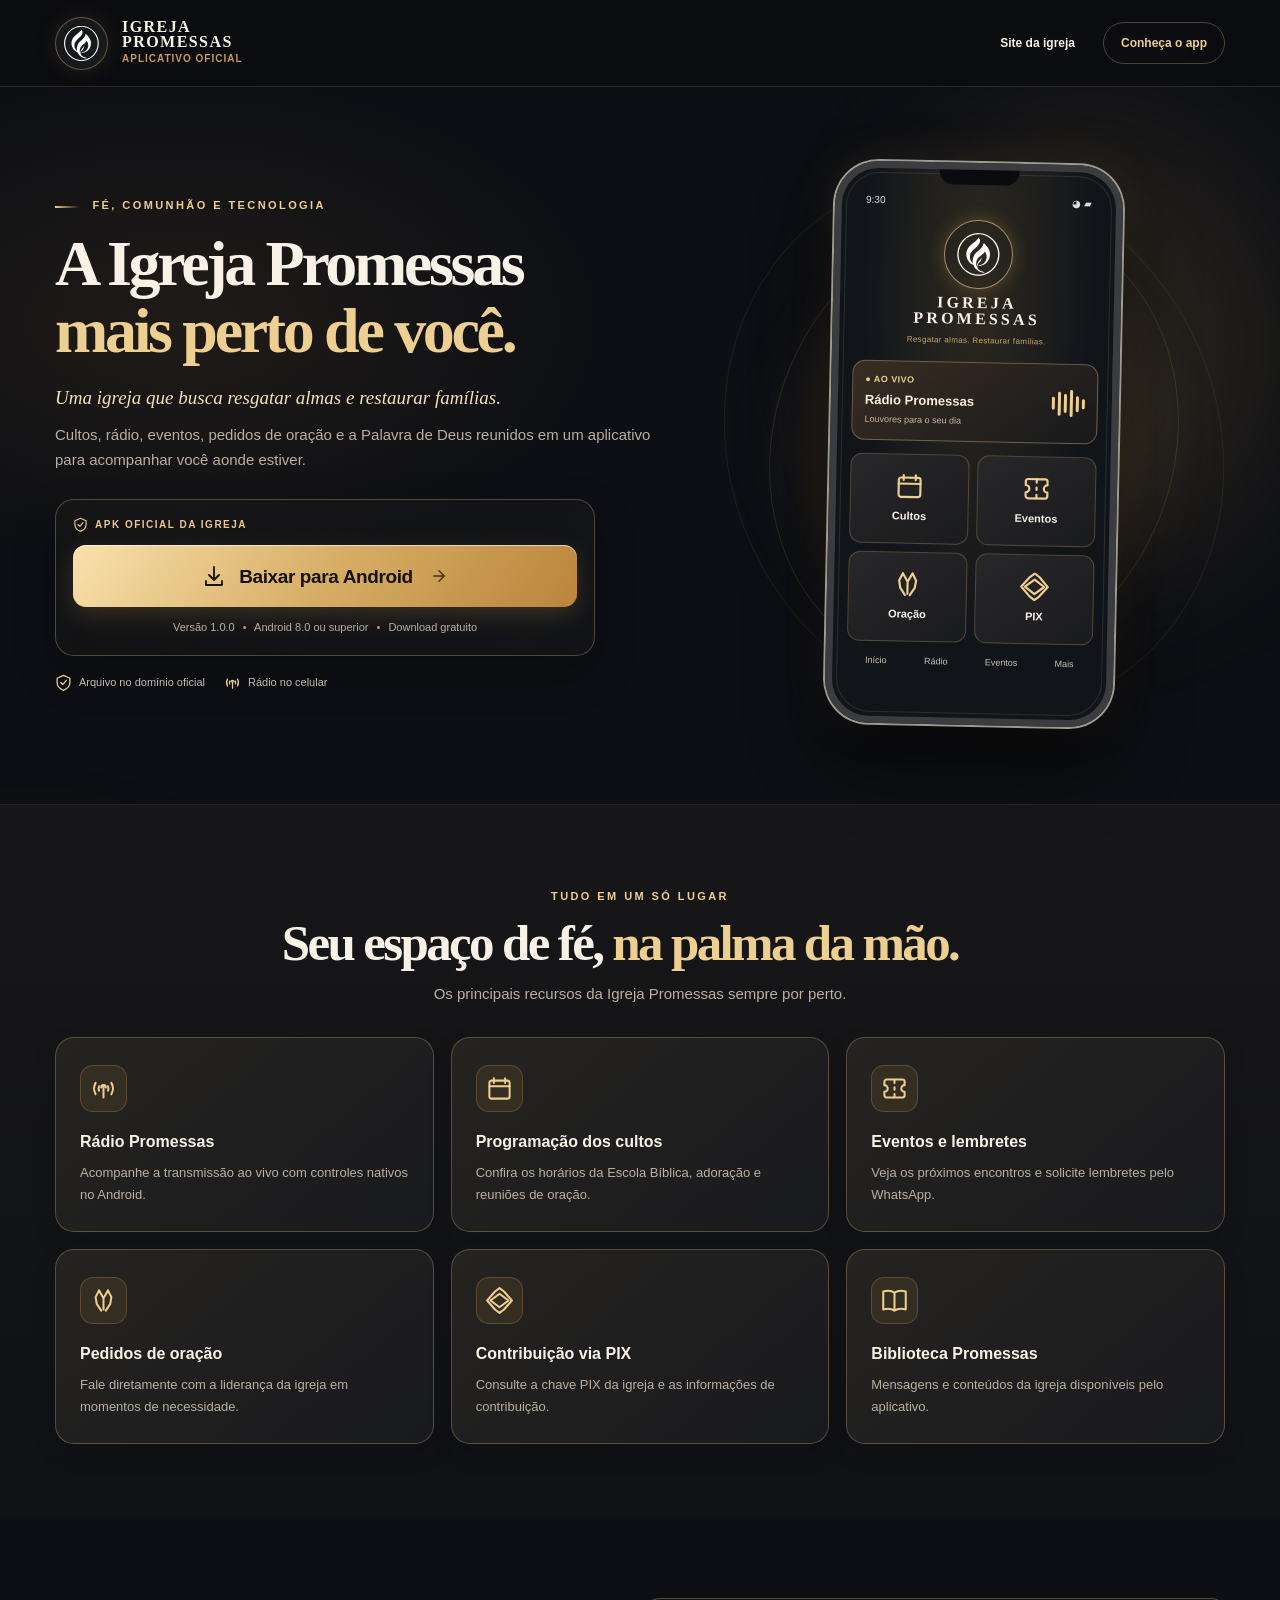
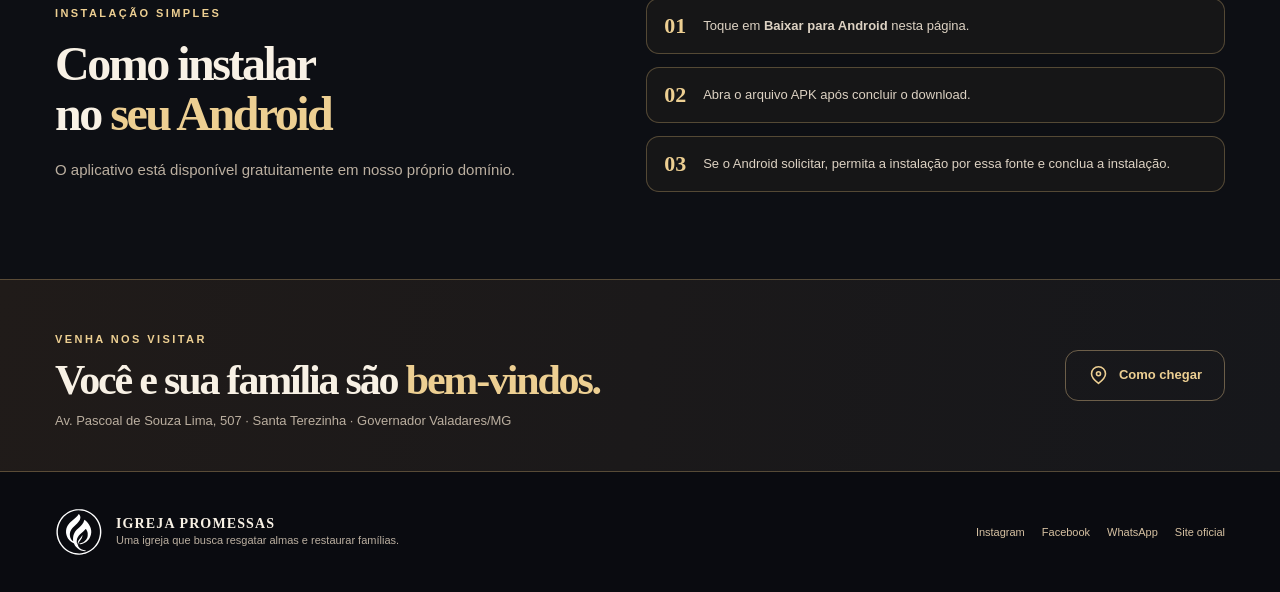
==== app/index.html @ 89f2bfd6 "Publicar pagina de download do aplicativo em /app/" ====
<!doctype html>
<html lang="pt-BR">
<head>
<meta charset="utf-8">
<meta name="viewport" content="width=device-width, initial-scale=1">
<meta name="theme-color" content="#0e1015">
<meta name="description" content="Baixe o aplicativo oficial da Igreja Promessas para Android: rádio, cultos, eventos, oração, PIX e mensagens.">
<meta property="og:title" content="Aplicativo Oficial | Igreja Promessas">
<meta property="og:description" content="Rádio, programação dos cultos, eventos, oração e mensagens da Igreja Promessas em seu celular.">
<meta property="og:type" content="website">
<link rel="canonical" href="https://igrejapromessas.site/app/">
<link rel="icon" href="/logo-promessas.svg" type="image/svg+xml">
<link rel="stylesheet" href="estilo.css?v=20261108a1">
<title>Baixar Aplicativo Android | Igreja Promessas</title>
</head>
<body>
<svg xmlns="http://www.w3.org/2000/svg" aria-hidden="true" class="symbols" viewBox="0 0 24 24">
<symbol id="i-radio" viewBox="0 0 24 24"><path d="M5 17a10 10 0 0 1 0-10m14 10a10 10 0 0 0 0-10M8 14a6 6 0 0 1 0-4m8 4a6 6 0 0 0 0-4m-4 1v9m-2-9a2 2 0 1 1 4 0"/></symbol>
<symbol id="i-calendar" viewBox="0 0 24 24"><rect x="3" y="5" width="18" height="16" rx="2"/><path d="M7 3v4M17 3v4M3 10h18m5 5 2 2 4-4"/></symbol>
<symbol id="i-event" viewBox="0 0 24 24"><path d="M5 4h14a2 2 0 0 1 2 2v3a3 3 0 0 0 0 6v3a2 2 0 0 1-2 2H5a2 2 0 0 1-2-2v-3a3 3 0 0 0 0-6V6a2 2 0 0 1 2-2zM12 4v3m0 4v2m0 4v3"/></symbol>
<symbol id="i-pray" viewBox="0 0 24 24"><path d="m8 3 4 7 4-7m-8 0-3 6 1 6 4 6m6-18 3 6-1 6-4 6M12 10v10"/></symbol>
<symbol id="i-pix" viewBox="0 0 24 24"><path d="m8 4 4-3 4 3 7 8-7 8-4 3-4-3-7-8zm-4 8 8 6 8-6-8-6z"/></symbol>
<symbol id="i-book" viewBox="0 0 24 24"><path d="M12 5c-3-2-6-2-10-1v16c4-1 7-1 10 1m0-16c3-2 6-2 10-1v16c-4-1-7-1-10 1zm0 0v16"/></symbol>
<symbol id="i-download" viewBox="0 0 24 24"><path d="M12 3v13m-5-5 5 5 5-5M4 17v4h16v-4"/></symbol>
<symbol id="i-shield" viewBox="0 0 24 24"><path d="m12 2 9 4v6c0 6-4 9-9 11C7 21 3 18 3 12V6zM8 12l3 3 5-6"/></symbol>
<symbol id="i-pin" viewBox="0 0 24 24"><path d="M20 10c0 5-8 11-8 11S4 15 4 10a8 8 0 0 1 16 0z"/><circle cx="12" cy="10" r="2.3"/></symbol>
<symbol id="i-arrow" viewBox="0 0 24 24"><path d="M5 12h14m-7-7 7 7-7 7"/></symbol>
</svg>
<div class="ambient ambient-one" aria-hidden="true"></div>
<div class="ambient ambient-two" aria-hidden="true"></div>
<header class="site-header"><div class="container header-inner">
  <a class="brand" href="/" aria-label="Voltar ao site da Igreja Promessas"><span class="brand-icon"><img src="/logo-promessas.svg" alt=""></span><span class="brand-text"><strong>IGREJA<br>PROMESSAS</strong><small>Aplicativo oficial</small></span></a>
  <nav aria-label="Navegação principal"><a class="header-link" href="/">Site da igreja</a><a class="header-link header-highlight" href="#recursos">Conheça o app</a></nav>
</div></header>
<main>
<section class="hero container" aria-labelledby="hero-title">
  <div class="hero-copy">
    <div class="eyebrow"><span class="eyebrow-line"></span> FÉ, COMUNHÃO E TECNOLOGIA</div>
    <h1 id="hero-title">A Igreja Promessas <em>mais perto de você.</em></h1>
    <p class="tagline">Uma igreja que busca resgatar almas e restaurar famílias.</p>
    <p class="hero-desc">Cultos, rádio, eventos, pedidos de oração e a Palavra de Deus reunidos em um aplicativo para acompanhar você aonde estiver.</p>
    <div class="download-box" id="baixar">
      <span class="official"><svg class="icon" aria-hidden="true"><use href="#i-shield"/></svg> APK OFICIAL DA IGREJA</span>
      <a class="cta" id="apk" href="/downloads/Igreja-Promessas-Android-v1.0.0.apk" download="Igreja-Promessas-Android-v1.0.0.apk"><svg class="icon" aria-hidden="true"><use href="#i-download"/></svg><span>Baixar para Android</span><svg class="icon end" aria-hidden="true"><use href="#i-arrow"/></svg></a>
      <p class="download-meta">Versão 1.0.0 <span aria-hidden="true">•</span> Android 8.0 ou superior <span aria-hidden="true">•</span> Download gratuito</p>
    </div>
    <div class="trust-row"><span><svg class="icon" aria-hidden="true"><use href="#i-shield"/></svg> Arquivo no domínio oficial</span><span><svg class="icon" aria-hidden="true"><use href="#i-radio"/></svg> Rádio no celular</span></div>
  </div>
  <div class="phone-stage">
    <div class="orbit orbit-a" aria-hidden="true"></div><div class="orbit orbit-b" aria-hidden="true"></div>
    <div class="phone" role="img" aria-label="Prévia ilustrativa do aplicativo Igreja Promessas com recursos de rádio, cultos, eventos e PIX">
      <div class="phone-camera" aria-hidden="true"></div>
      <div class="phone-status"><span>9:30</span><span>◕ ▰</span></div>
      <div class="phone-logo"><span class="phone-mark"><img src="/logo-promessas.svg" alt=""></span><strong>IGREJA<br>PROMESSAS</strong></div>
      <div class="phone-slogan">Resgatar almas. Restaurar famílias.</div>
      <div class="phone-radiobox"><div><small>● AO VIVO</small><strong>Rádio Promessas</strong><span>Louvores para o seu dia</span></div><div class="audio-waves" aria-hidden="true"><i></i><i></i><i></i><i></i><i></i><i></i></div></div>
      <div class="phone-tiles">
        <div><svg class="icon" aria-hidden="true"><use href="#i-calendar"/></svg><span>Cultos</span></div>
        <div><svg class="icon" aria-hidden="true"><use href="#i-event"/></svg><span>Eventos</span></div>
        <div><svg class="icon" aria-hidden="true"><use href="#i-pray"/></svg><span>Oração</span></div>
        <div><svg class="icon" aria-hidden="true"><use href="#i-pix"/></svg><span>PIX</span></div>
      </div>
      <div class="phone-bottom"><span>Início</span><span>Rádio</span><span>Eventos</span><span>Mais</span></div>
    </div>
  </div>
</section>
<section class="resources-section" id="recursos"><div class="container">
  <div class="center-heading"><p class="eyebrow">TUDO EM UM SÓ LUGAR</p><h2>Seu espaço de fé, <em>na palma da mão.</em></h2><p>Os principais recursos da Igreja Promessas sempre por perto.</p></div>
  <div class="features">
    <article class="feature"><span class="feature-icon"><svg class="icon"><use href="#i-radio"/></svg></span><h3>Rádio Promessas</h3><p>Acompanhe a transmissão ao vivo com controles nativos no Android.</p></article>
    <article class="feature"><span class="feature-icon"><svg class="icon"><use href="#i-calendar"/></svg></span><h3>Programação dos cultos</h3><p>Confira os horários da Escola Bíblica, adoração e reuniões de oração.</p></article>
    <article class="feature"><span class="feature-icon"><svg class="icon"><use href="#i-event"/></svg></span><h3>Eventos e lembretes</h3><p>Veja os próximos encontros e solicite lembretes pelo WhatsApp.</p></article>
    <article class="feature"><span class="feature-icon"><svg class="icon"><use href="#i-pray"/></svg></span><h3>Pedidos de oração</h3><p>Fale diretamente com a liderança da igreja em momentos de necessidade.</p></article>
    <article class="feature"><span class="feature-icon"><svg class="icon"><use href="#i-pix"/></svg></span><h3>Contribuição via PIX</h3><p>Consulte a chave PIX da igreja e as informações de contribuição.</p></article>
    <article class="feature"><span class="feature-icon"><svg class="icon"><use href="#i-book"/></svg></span><h3>Biblioteca Promessas</h3><p>Mensagens e conteúdos da igreja disponíveis pelo aplicativo.</p></article>
  </div>
</div></section>
<section class="steps container" aria-labelledby="instalar-titulo">
  <div class="steps-copy"><p class="eyebrow">INSTALAÇÃO SIMPLES</p><h2 id="instalar-titulo">Como instalar no <em>seu Android</em></h2><p>O aplicativo está disponível gratuitamente em nosso próprio domínio.</p></div>
  <ol class="step-list"><li><strong>01</strong><span>Toque em <b>Baixar para Android</b> nesta página.</span></li><li><strong>02</strong><span>Abra o arquivo APK após concluir o download.</span></li><li><strong>03</strong><span>Se o Android solicitar, permita a instalação por essa fonte e conclua a instalação.</span></li></ol>
</section>
<section class="invitation"><div class="container invitation-inner"><div><p class="eyebrow">VENHA NOS VISITAR</p><h2>Você e sua família são <em>bem-vindos.</em></h2><p>Av. Pascoal de Souza Lima, 507 · Santa Terezinha · Governador Valadares/MG</p></div><a class="outline-link" href="https://www.google.com/maps/dir/?api=1&destination=Av.%20Pascoal%20de%20Souza%20Lima%2C%20507%2C%20Santa%20Terezinha%2C%20Governador%20Valadares%2C%20MG" target="_blank" rel="noopener noreferrer"><svg class="icon"><use href="#i-pin"/></svg> Como chegar</a></div></section>
</main>
<footer><div class="container footer"><div class="footer-identity"><img src="/logo-promessas.svg" alt=""><div><strong>IGREJA PROMESSAS</strong><span>Uma igreja que busca resgatar almas e restaurar famílias.</span></div></div><div class="footer-links"><a href="https://www.instagram.com/promessasgv/" target="_blank" rel="noopener noreferrer">Instagram</a><a href="https://www.facebook.com/iemp.promessas/" target="_blank" rel="noopener noreferrer">Facebook</a><a href="https://wa.me/5533999215827" target="_blank" rel="noopener noreferrer">WhatsApp</a><a href="/">Site oficial</a></div></div></footer>
</body></html>
---- app/estilo.css ----
:root{--bg:#0d0f14;--bg2:#17181d;--panel:#211e1d;--gold:#edcf92;--gold2:#c99a57;--line:#d2af7554;--white:#f8f1e5;--muted:#bbafa0;--max:1170px}
*{box-sizing:border-box}
html{scroll-behavior:smooth;scroll-padding-top:85px}
body{margin:0;background:var(--bg);color:var(--white);font:15px/1.55 -apple-system,BlinkMacSystemFont,"Segoe UI",Arial,sans-serif;overflow-x:hidden}
body::before{content:"";position:absolute;top:40px;left:-24%;width:76%;height:560px;background:radial-gradient(ellipse,rgba(158,109,50,.13),transparent 63%);pointer-events:none}
a{text-decoration:none;color:inherit}
img{max-width:100%;display:block}
.symbols{position:absolute;width:0;height:0;overflow:hidden}
.icon{width:21px;height:21px;fill:none;stroke:currentColor;stroke-linecap:round;stroke-linejoin:round;stroke-width:1.8;flex:none}
.container{width:min(var(--max),calc(100% - 48px));margin-inline:auto}
.ambient{position:absolute;pointer-events:none;filter:blur(75px);border-radius:50%;z-index:-1}
.ambient-one{height:440px;width:380px;background:#d2a16121;right:0;top:125px}
.ambient-two{height:240px;width:300px;background:#a675371c;left:-120px;top:900px}
.site-header{background:rgba(12,13,17,.88);border-bottom:1px solid #e1c08c26;backdrop-filter:blur(16px);position:sticky;top:0;z-index:20}
.header-inner{height:86px;display:flex;align-items:center;justify-content:space-between;gap:22px}
.brand{display:flex;gap:14px;align-items:center}
.brand-icon{width:53px;height:53px;padding:7px;display:grid;place-items:center;border-radius:50%;border:1px solid #d4ad7365;box-shadow:0 0 22px #b9894826;background:#18191b}
.brand-icon img{width:100%;height:100%;object-fit:contain}
.brand-text{display:flex;flex-direction:column;gap:1px}
.brand-text strong{font:700 16px/.95 Georgia,serif;letter-spacing:.09em}
.brand-text small{font:600 10px/1.7 Arial,sans-serif;color:var(--gold2);letter-spacing:.1em;text-transform:uppercase}
nav{display:flex;align-items:center;gap:28px;font-size:12px;font-weight:700}
.header-link{transition:color .2s}
.header-link:hover{color:var(--gold)}
.header-highlight{border:1px solid var(--line);border-radius:30px;padding:11px 17px;color:var(--gold)}
.hero{min-height:625px;padding-block:62px 65px;display:grid;grid-template-columns:minmax(0,1.12fr) minmax(330px,.88fr);gap:30px;align-items:center;position:relative}
.eyebrow{font-size:11px;font-weight:850;letter-spacing:.22em;color:var(--gold);text-transform:uppercase}
.eyebrow-line{display:inline-block;width:24px;height:2px;background:linear-gradient(90deg,var(--gold),transparent);vertical-align:middle;margin-right:8px}
.hero h1,.center-heading h2,.steps h2,.invitation h2{font:700 clamp(45px,5vw,72px)/1.035 Georgia,serif;letter-spacing:-.052em;margin:17px 0 20px;max-width:720px;text-wrap:balance}
.hero h1 em,.center-heading em,.steps h2 em,.invitation h2 em{font-style:normal;color:var(--gold)}
.hero h1{max-width:740px}
.tagline{font:italic 19px/1.45 Georgia,serif;color:#f4e0ba;margin:0 0 12px}
.hero-desc{color:var(--muted);max-width:600px;font-size:15px;line-height:1.65;margin:0}
.download-box{margin-top:26px;padding:17px;border:1px solid #dbb47654;background:linear-gradient(120deg,#342a2026,#17191b80);border-radius:19px;max-width:540px;box-shadow:0 17px 40px #0004}
.official{display:flex;align-items:center;gap:7px;color:#e9c78f;font-size:10px;font-weight:850;letter-spacing:.15em;margin-bottom:13px}
.official .icon{height:15px;width:15px}
.cta{min-height:62px;display:flex;align-items:center;justify-content:center;gap:13px;border-radius:13px;background:linear-gradient(125deg,#f9e1ac,#d6ac64 52%,#bb843c);color:#15110b;font-size:19px;font-weight:900;letter-spacing:-.02em;box-shadow:0 8px 25px #e7ae5a30,inset 0 1px #fff9;transition:transform .22s ease,filter .22s ease}
.cta:hover{transform:translateY(-2px);filter:brightness(1.06)}
.cta .icon{width:24px;height:24px}
.cta .end{width:18px;height:18px;opacity:.75;margin-left:4px}
.download-meta{color:var(--muted);font-size:11px;margin:12px 0 1px;text-align:center}
.download-meta span{color:var(--gold2);margin:0 5px}
.trust-row{display:flex;gap:19px;flex-wrap:wrap;color:#c9bba9;font-size:11px;margin-top:18px}
.trust-row span{display:flex;align-items:center;gap:7px}
.trust-row .icon{height:17px;width:17px;color:var(--gold)}
.phone-stage{height:590px;display:flex;align-items:center;justify-content:center;position:relative}
.phone-stage::before{content:"";position:absolute;inset:10% 0;background:radial-gradient(ellipse at center,#ddaf6742,transparent 61%);filter:blur(26px);pointer-events:none}
.orbit{position:absolute;border:1px solid #f4c67521;border-radius:50%;transform:rotate(22deg);pointer-events:none}
.orbit-a{height:465px;width:400px}
.orbit-b{height:550px;width:490px;transform:rotate(-24deg);border-color:#b7823b1f}
.phone{position:relative;height:562px;width:288px;padding:24px 14px 17px;border:7px solid #3b3c3f;border-radius:44px;background:radial-gradient(ellipse at 50% 20%,#2e291f,#11151a 60%);box-shadow:0 0 0 2px #9d9a8e,0 32px 70px #000a,0 0 45px #d29c4a21;overflow:hidden;transform:rotate(1.2deg);z-index:1}
.phone::before{content:"";position:absolute;inset:4px;border-radius:34px;border:1px solid #f6d39820;pointer-events:none}
.phone-camera{height:15px;width:80px;border-radius:0 0 14px 14px;background:#090b0f;position:absolute;top:0;left:calc(50% - 40px)}
.phone-status{display:flex;justify-content:space-between;font-size:10px;padding:0 10px;color:#fff;opacity:.85}
.phone-logo{display:flex;align-items:center;flex-direction:column;gap:6px;margin:10px 0 4px}
.phone-mark{height:69px;width:69px;border:1px solid #edcf92a3;border-radius:50%;padding:11px;box-shadow:0 0 18px #ddae5844}
.phone-mark img{width:100%;height:100%;object-fit:contain}
.phone-logo strong{font:700 16px/1 Georgia,serif;letter-spacing:.2em;text-align:center;color:var(--white)}
.phone-slogan{text-align:center;color:#c8a96c;font-size:8px;letter-spacing:.04em;margin:8px 0 15px}
.phone-radiobox{padding:12px;border-radius:13px;border:1px solid #dcb67966;background:linear-gradient(145deg,#382d22,#18191c);display:flex;align-items:center;justify-content:space-between;gap:7px}
.phone-radiobox>div:first-child{display:flex;flex-direction:column}
.phone-radiobox small{color:var(--gold);font-size:9px;font-weight:900;letter-spacing:.05em}
.phone-radiobox strong{font-size:13px;margin:3px 0;color:#f9eddb}
.phone-radiobox span{font-size:9px;color:#c7b5a2}
.audio-waves{display:flex;align-items:center;gap:3px;height:32px}
.audio-waves i{width:3px;height:13px;background:var(--gold);border-radius:8px;animation:equalize 1s ease-in-out infinite alternate}
.audio-waves i:nth-child(2){animation-delay:.3s;height:24px}
.audio-waves i:nth-child(3){animation-delay:.5s;height:19px}
.audio-waves i:nth-child(4){animation-delay:.2s;height:27px}
.audio-waves i:nth-child(5){animation-delay:.6s;height:16px}
.audio-waves i:nth-child(6){animation-delay:.4s;height:10px}
@keyframes equalize{from{transform:scaleY(.4)}to{transform:scaleY(1.2)}}
.phone-tiles{display:grid;grid-template-columns:1fr 1fr;gap:8px;margin-top:13px}
.phone-tiles>div{height:90px;display:flex;align-items:center;justify-content:center;gap:7px;flex-direction:column;border:1px solid #d0ac6647;border-radius:12px;background:linear-gradient(145deg,#28272a,#1a1b1e)}
.phone-tiles .icon{height:29px;width:29px;color:var(--gold)}
.phone-tiles span{font-size:11px;font-weight:650}
.phone-bottom{display:flex;justify-content:space-around;color:#ccc1b1;font-size:9px;padding-top:13px}
.resources-section{border-top:1px solid #c99e6021;background:linear-gradient(180deg,#171719,#101115);padding:72px 0 75px}
.center-heading{text-align:center;max-width:760px;margin:0 auto 32px}
.center-heading h2{font-size:clamp(36px,4vw,51px);margin:12px 0}
.center-heading>p:last-child{color:var(--muted);margin:0}
.features{display:grid;grid-template-columns:repeat(3,minmax(0,1fr));gap:17px}
.feature{padding:27px 24px 25px;border:1px solid var(--line);background:linear-gradient(140deg,#252320,#191a1e);border-radius:19px;box-shadow:0 10px 24px #0002;transition:transform .2s ease,border-color .2s ease}
.feature:hover{transform:translateY(-3px);border-color:#deb97985}
.feature-icon{display:grid;place-items:center;border:1px solid #b68c4c50;background:#9d743025;color:var(--gold);height:47px;width:47px;border-radius:13px;margin-bottom:18px}
.feature-icon .icon{width:27px;height:27px}
.feature h3{font-size:16px;color:var(--white);margin:0 0 7px}
.feature p{margin:0;color:var(--muted);font-size:13px;line-height:1.7}
.steps{display:grid;grid-template-columns:1fr 1.1fr;gap:65px;align-items:center;padding-block:75px 82px}
.steps h2{font-size:clamp(34px,4vw,48px)}
.steps-copy>p:last-child{color:var(--muted)}
.step-list{list-style:none;margin:0;padding:0;display:grid;gap:13px}
.step-list li{display:flex;gap:17px;align-items:center;border:1px solid var(--line);border-radius:13px;padding:14px 17px;background:#221f1c7d;color:#ddd2c3}
.step-list strong{font:700 22px Georgia,serif;color:var(--gold)}
.step-list span{font-size:13px}
.invitation{background:linear-gradient(100deg,#201b19,#16171b);border-block:1px solid var(--line)}
.invitation-inner{display:flex;justify-content:space-between;gap:30px;align-items:center;padding-block:40px}
.invitation h2{font-size:clamp(30px,3.5vw,42px);margin:9px 0}
.invitation p:not(.eyebrow){color:var(--muted);margin:0;font-size:13px}
.outline-link{display:flex;align-items:center;gap:10px;white-space:nowrap;border:1px solid #dabb866f;border-radius:13px;padding:14px 22px;color:var(--gold);font-size:13px;font-weight:750}
footer{background:#0a0b10}
.footer{min-height:120px;display:flex;align-items:center;justify-content:space-between;gap:25px}
.footer-identity{display:flex;align-items:center;gap:13px}
.footer-identity img{width:48px;height:48px}
.footer-identity>div{display:flex;flex-direction:column}
.footer-identity strong{font:700 14px Georgia,serif;letter-spacing:.08em}
.footer-identity span{font-size:11px;color:var(--muted)}
.footer-links{display:flex;flex-wrap:wrap;gap:17px;color:#d6c1a2;font-size:11px}
.footer-links a:hover{color:#fff}
:focus-visible{outline:2px solid var(--gold);outline-offset:4px}
@media(max-width:980px){.hero{grid-template-columns:1fr 350px;gap:8px}.hero h1{font-size:clamp(42px,5vw,60px)}.phone-stage{transform:scale(.85);margin-inline:-15px}.features{grid-template-columns:repeat(2,minmax(0,1fr))}.steps{gap:30px}}
@media(max-width:740px){
 .container{width:min(var(--max),calc(100% - 34px))}
 .header-inner{height:70px}.brand-icon{height:44px;width:44px}.brand-text strong{font-size:13px}.header-link:not(.header-highlight){display:none}.header-highlight{font-size:11px;padding:9px 12px}
 .hero{padding:44px 0 28px;grid-template-columns:minmax(0,1fr);gap:15px}
 .hero h1{font-size:clamp(40px,10vw,61px)}.tagline{font-size:17px}.hero-desc{font-size:14px}
 .phone-stage{height:535px;transform:scale(.89);transform-origin:center center;margin-top:-10px;margin-bottom:-32px}
 .phone{transform:rotate(0)}
 .resources-section{padding-block:51px}.features{grid-template-columns:1fr;gap:11px}.feature{padding:20px}
 .center-heading h2{font-size:36px}
 .steps{display:block;padding-block:56px}.steps-copy{margin-bottom:24px}
 .invitation-inner{display:block;padding-block:32px}.outline-link{display:inline-flex;margin-top:22px}
 .footer{padding-block:28px;display:block}.footer-links{margin-top:18px}
}
@media(max-width:380px){.hero h1{font-size:39px}.cta{font-size:16px}.phone-stage{transform:scale(.8);margin-bottom:-65px}.download-meta{font-size:10px}}
@media(prefers-reduced-motion:reduce){*,*::before,*::after{animation:none!important;transition:none!important;scroll-behavior:auto!important}}
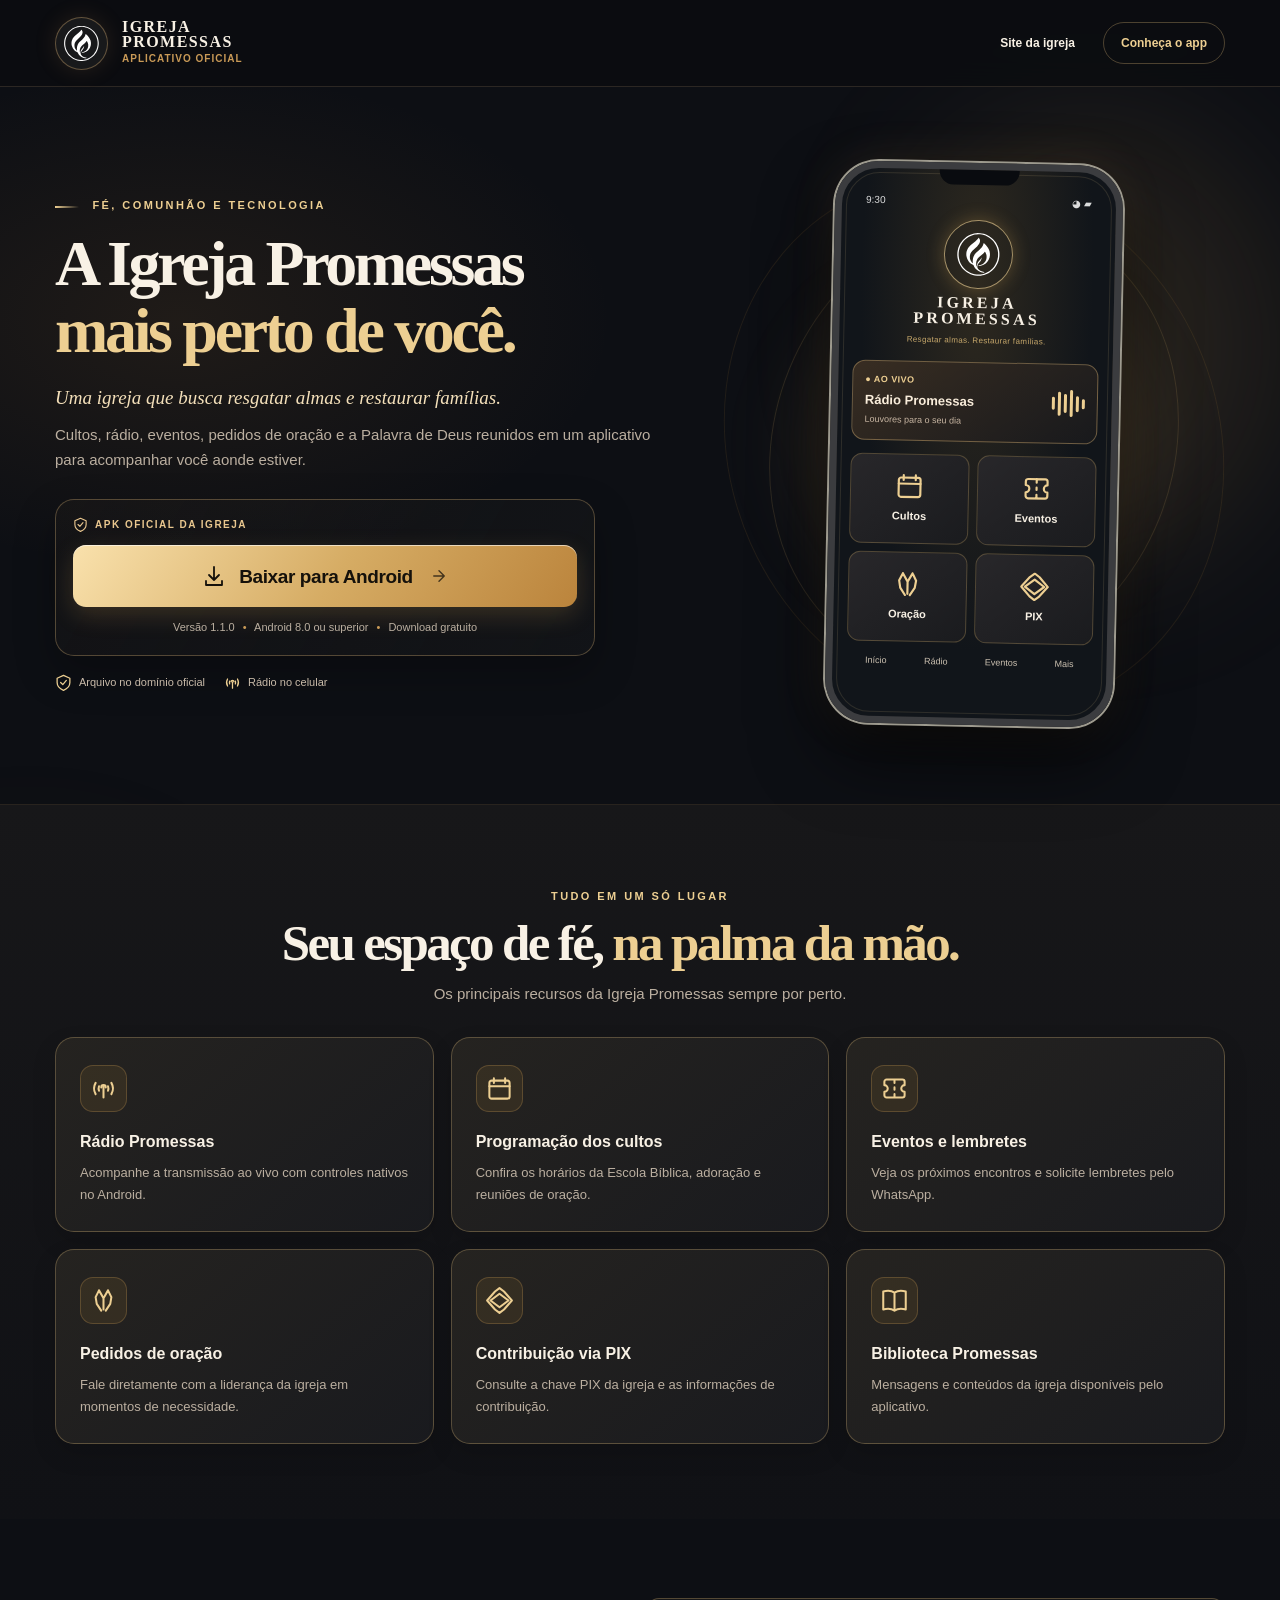
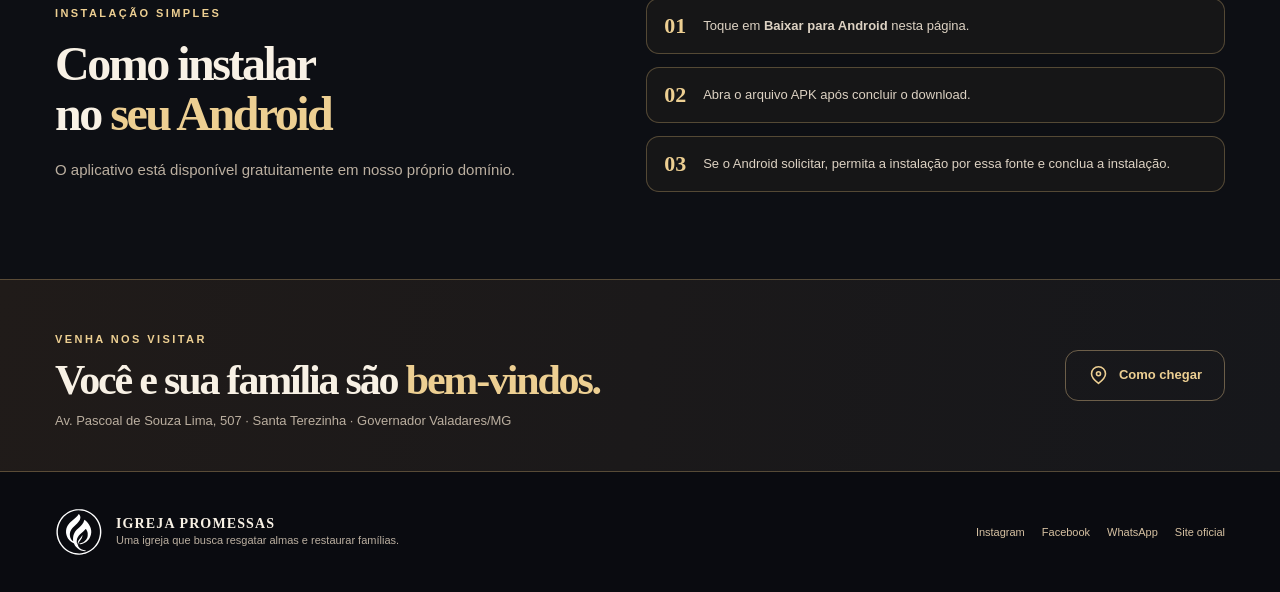
==== commit 48197ff9: "Atualizar link de download e versao Android 1.1.0" ====
--- a/app/index.html
+++ b/app/index.html
@@ -41,8 +41,8 @@
     <p class="hero-desc">Cultos, rádio, eventos, pedidos de oração e a Palavra de Deus reunidos em um aplicativo para acompanhar você aonde estiver.</p>
     <div class="download-box" id="baixar">
       <span class="official"><svg class="icon" aria-hidden="true"><use href="#i-shield"/></svg> APK OFICIAL DA IGREJA</span>
-      <a class="cta" id="apk" href="/downloads/Igreja-Promessas-Android-v1.0.0.apk" download="Igreja-Promessas-Android-v1.0.0.apk"><svg class="icon" aria-hidden="true"><use href="#i-download"/></svg><span>Baixar para Android</span><svg class="icon end" aria-hidden="true"><use href="#i-arrow"/></svg></a>
-      <p class="download-meta">Versão 1.0.0 <span aria-hidden="true">•</span> Android 8.0 ou superior <span aria-hidden="true">•</span> Download gratuito</p>
+      <a class="cta" id="apk" href="/downloads/Igreja-Promessas-Android-v1.1.0.apk" download="Igreja-Promessas-Android-v1.1.0.apk"><svg class="icon" aria-hidden="true"><use href="#i-download"/></svg><span>Baixar para Android</span><svg class="icon end" aria-hidden="true"><use href="#i-arrow"/></svg></a>
+      <p class="download-meta">Versão 1.1.0 <span aria-hidden="true">•</span> Android 8.0 ou superior <span aria-hidden="true">•</span> Download gratuito</p>
     </div>
     <div class="trust-row"><span><svg class="icon" aria-hidden="true"><use href="#i-shield"/></svg> Arquivo no domínio oficial</span><span><svg class="icon" aria-hidden="true"><use href="#i-radio"/></svg> Rádio no celular</span></div>
   </div>
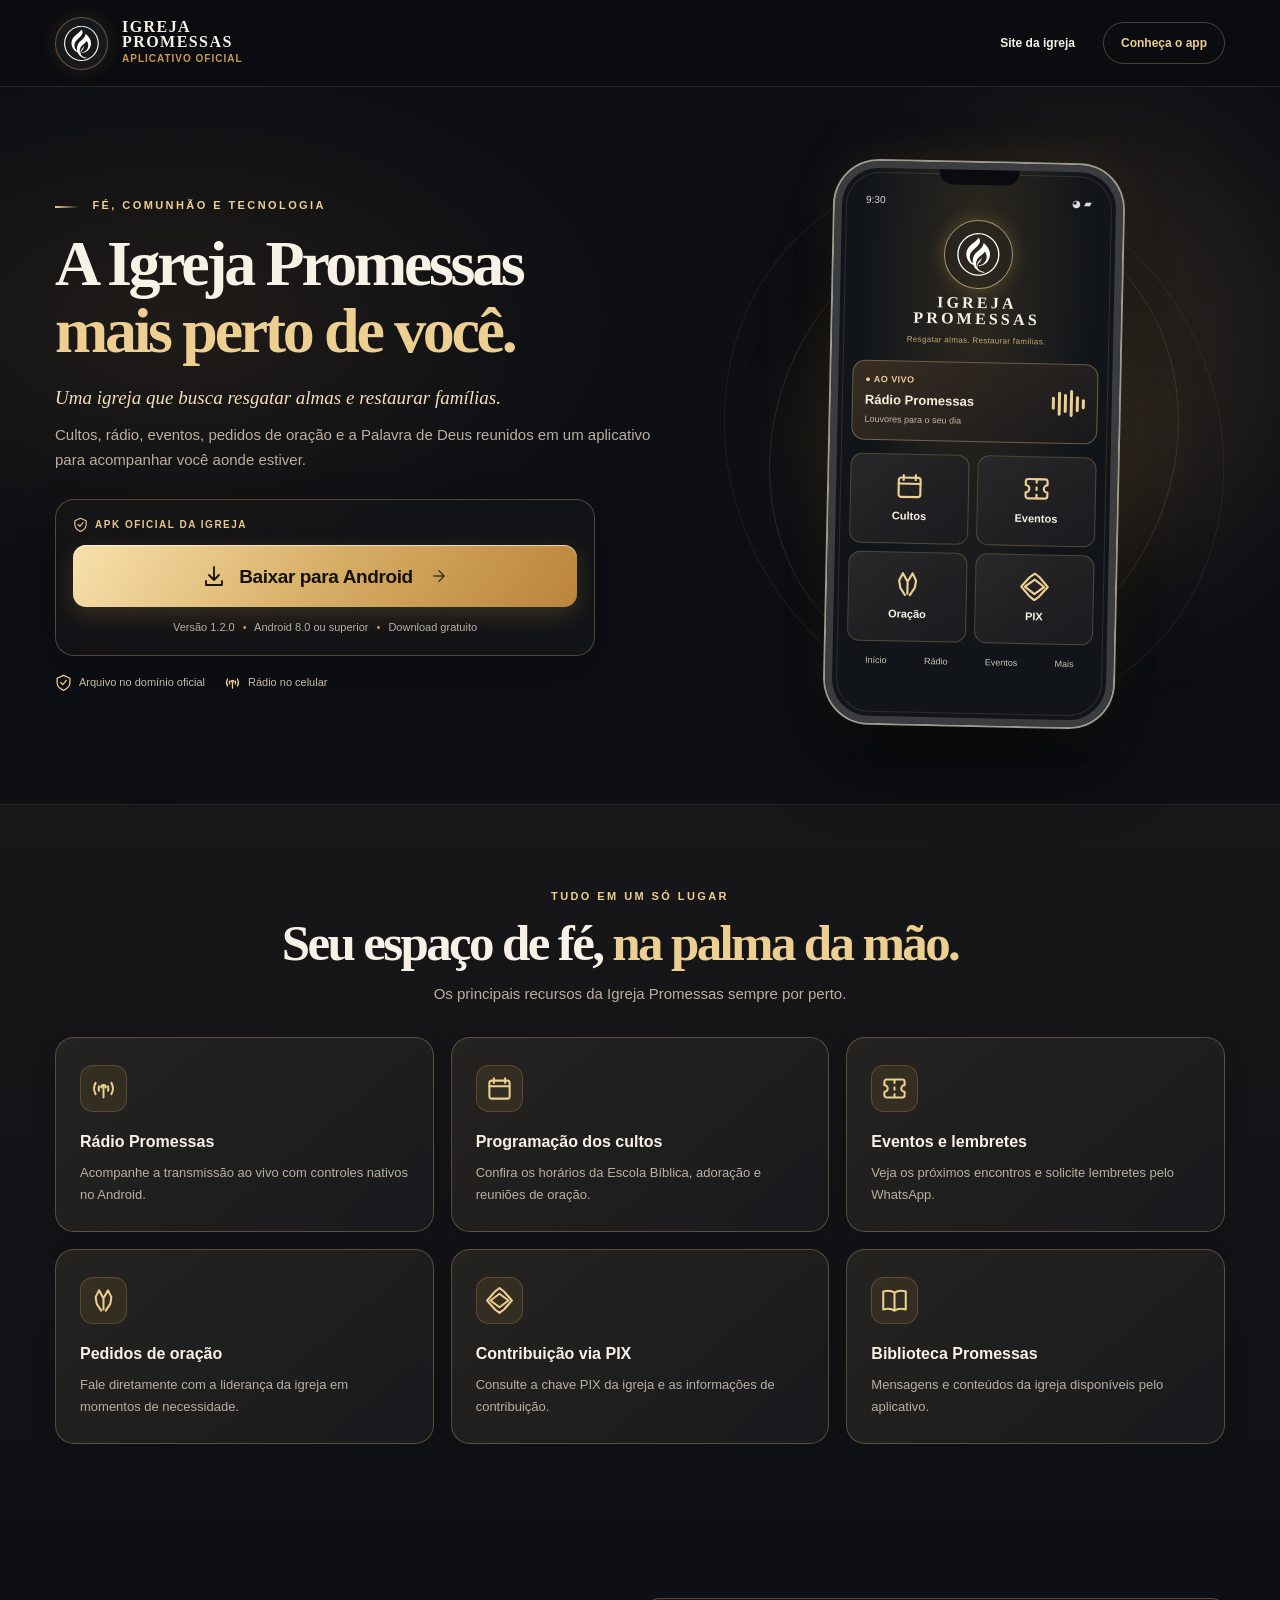
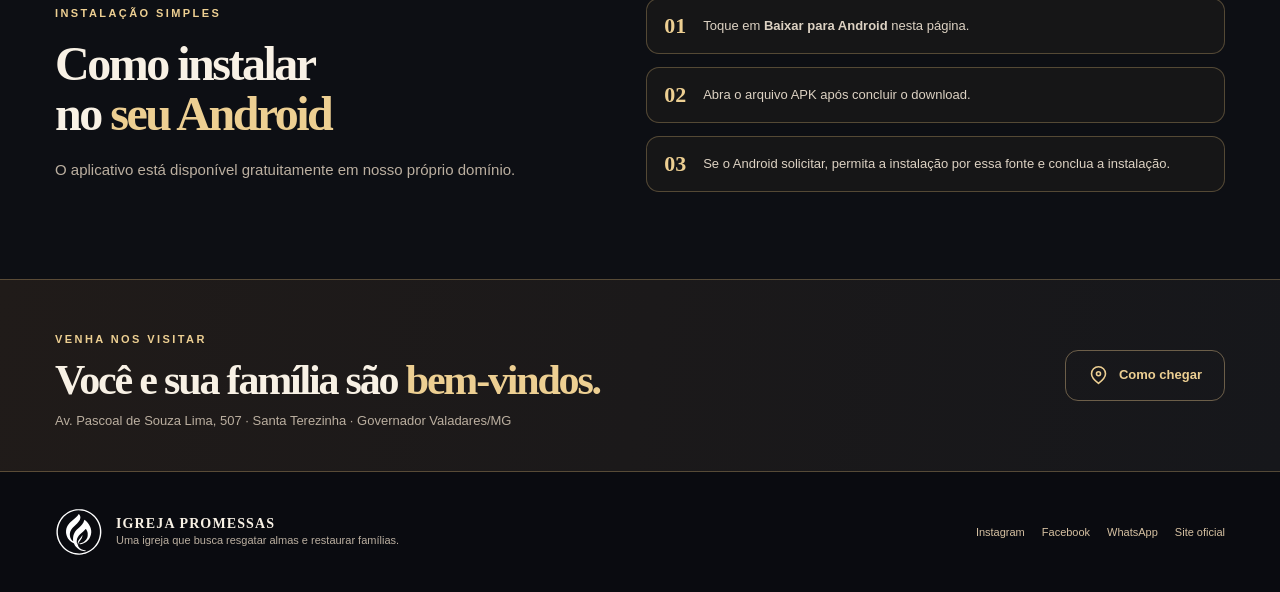
==== commit e9117410: "Publicar Diario de Promessas e aplicativo Android 1.2.0" ====
--- a/app/index.html
+++ b/app/index.html
@@ -41,8 +41,8 @@
     <p class="hero-desc">Cultos, rádio, eventos, pedidos de oração e a Palavra de Deus reunidos em um aplicativo para acompanhar você aonde estiver.</p>
     <div class="download-box" id="baixar">
       <span class="official"><svg class="icon" aria-hidden="true"><use href="#i-shield"/></svg> APK OFICIAL DA IGREJA</span>
-      <a class="cta" id="apk" href="/downloads/Igreja-Promessas-Android-v1.1.0.apk" download="Igreja-Promessas-Android-v1.1.0.apk"><svg class="icon" aria-hidden="true"><use href="#i-download"/></svg><span>Baixar para Android</span><svg class="icon end" aria-hidden="true"><use href="#i-arrow"/></svg></a>
-      <p class="download-meta">Versão 1.1.0 <span aria-hidden="true">•</span> Android 8.0 ou superior <span aria-hidden="true">•</span> Download gratuito</p>
+      <a class="cta" id="apk" href="/downloads/Igreja-Promessas-Android-v1.2.0.apk" download="Igreja-Promessas-Android-v1.2.0.apk"><svg class="icon" aria-hidden="true"><use href="#i-download"/></svg><span>Baixar para Android</span><svg class="icon end" aria-hidden="true"><use href="#i-arrow"/></svg></a>
+      <p class="download-meta">Versão 1.2.0 <span aria-hidden="true">•</span> Android 8.0 ou superior <span aria-hidden="true">•</span> Download gratuito</p>
     </div>
     <div class="trust-row"><span><svg class="icon" aria-hidden="true"><use href="#i-shield"/></svg> Arquivo no domínio oficial</span><span><svg class="icon" aria-hidden="true"><use href="#i-radio"/></svg> Rádio no celular</span></div>
   </div>
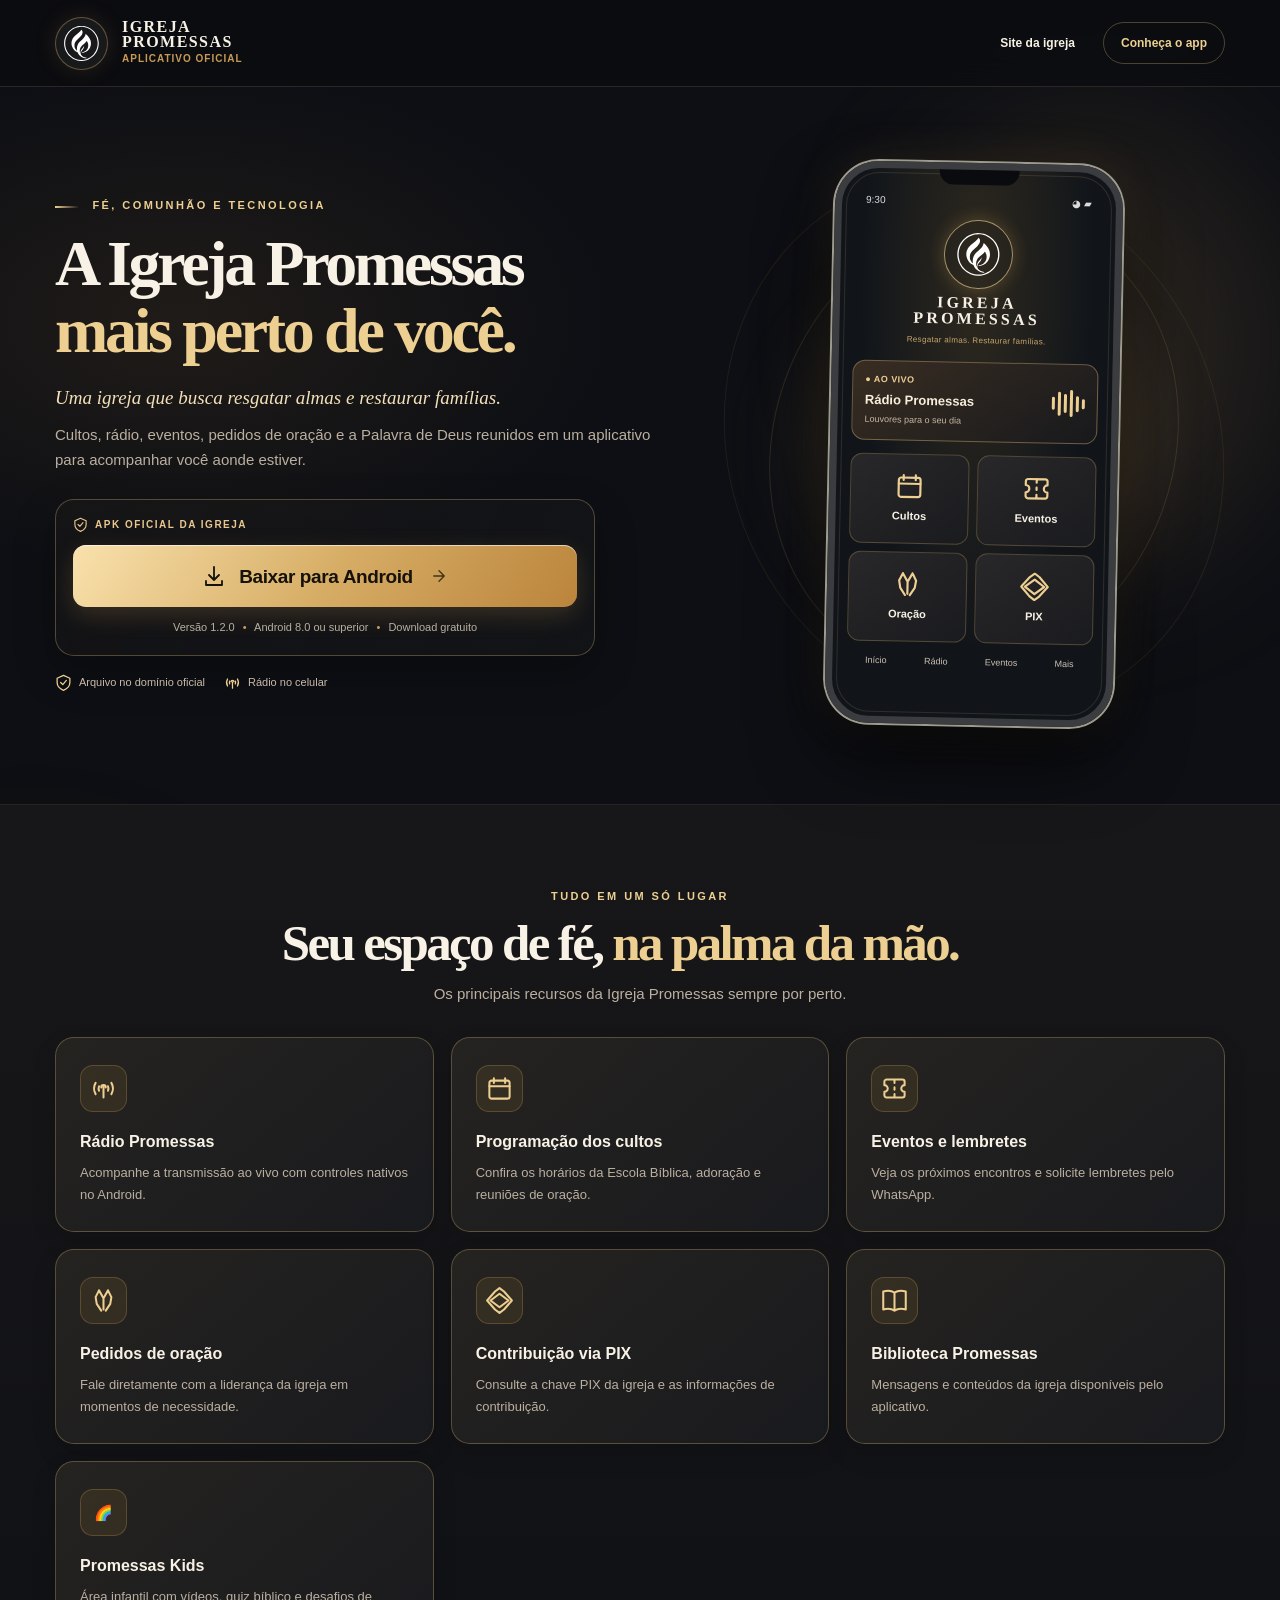
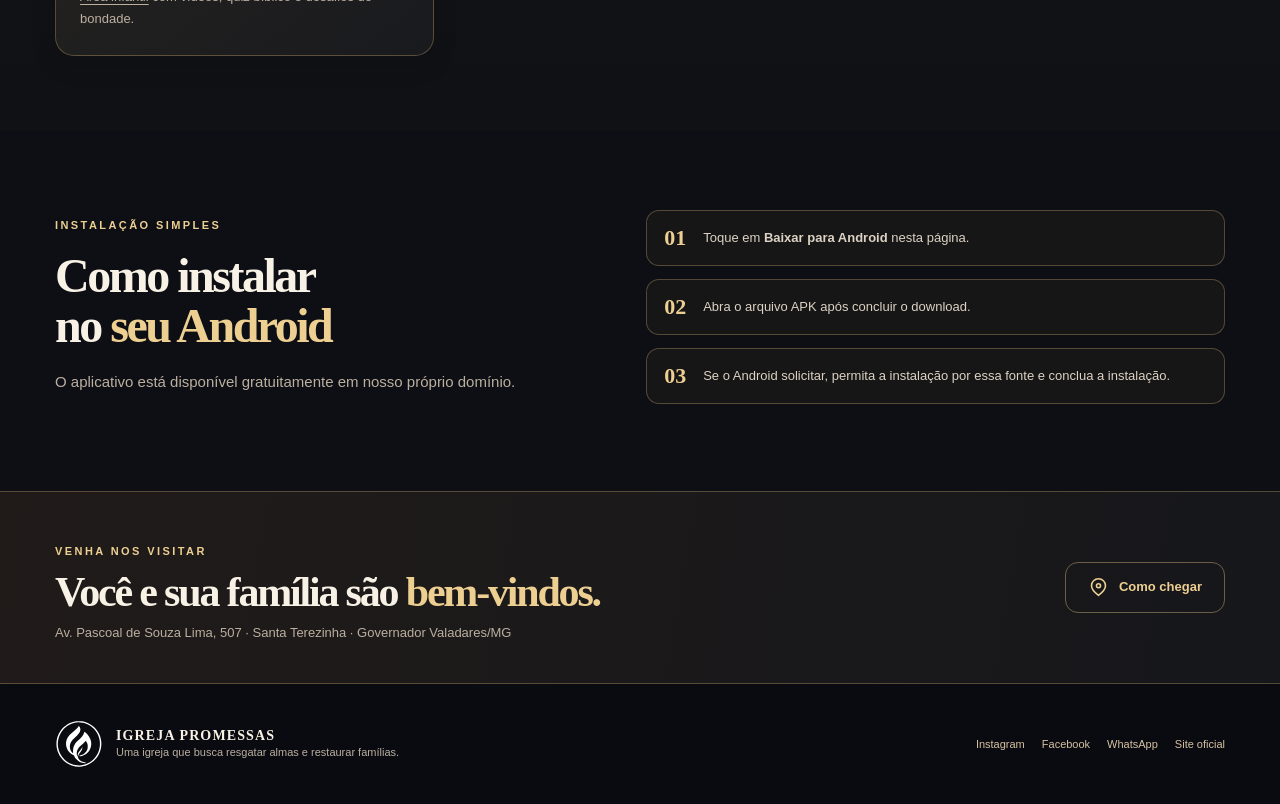
==== commit 8ea0760f: "Adicionar Promessas Kids com playlist, quiz biblico e atividades" ====
--- a/app/index.html
+++ b/app/index.html
@@ -73,6 +73,7 @@
     <article class="feature"><span class="feature-icon"><svg class="icon"><use href="#i-pray"/></svg></span><h3>Pedidos de oração</h3><p>Fale diretamente com a liderança da igreja em momentos de necessidade.</p></article>
     <article class="feature"><span class="feature-icon"><svg class="icon"><use href="#i-pix"/></svg></span><h3>Contribuição via PIX</h3><p>Consulte a chave PIX da igreja e as informações de contribuição.</p></article>
     <article class="feature"><span class="feature-icon"><svg class="icon"><use href="#i-book"/></svg></span><h3>Biblioteca Promessas</h3><p>Mensagens e conteúdos da igreja disponíveis pelo aplicativo.</p></article>
+    <article class="feature"><span class="feature-icon" aria-hidden="true">🌈</span><h3>Promessas Kids</h3><p><a href="/kids/" style="color:inherit;text-decoration:underline;text-underline-offset:3px">Área infantil</a> com vídeos, quiz bíblico e desafios de bondade.</p></article>
   </div>
 </div></section>
 <section class="steps container" aria-labelledby="instalar-titulo">
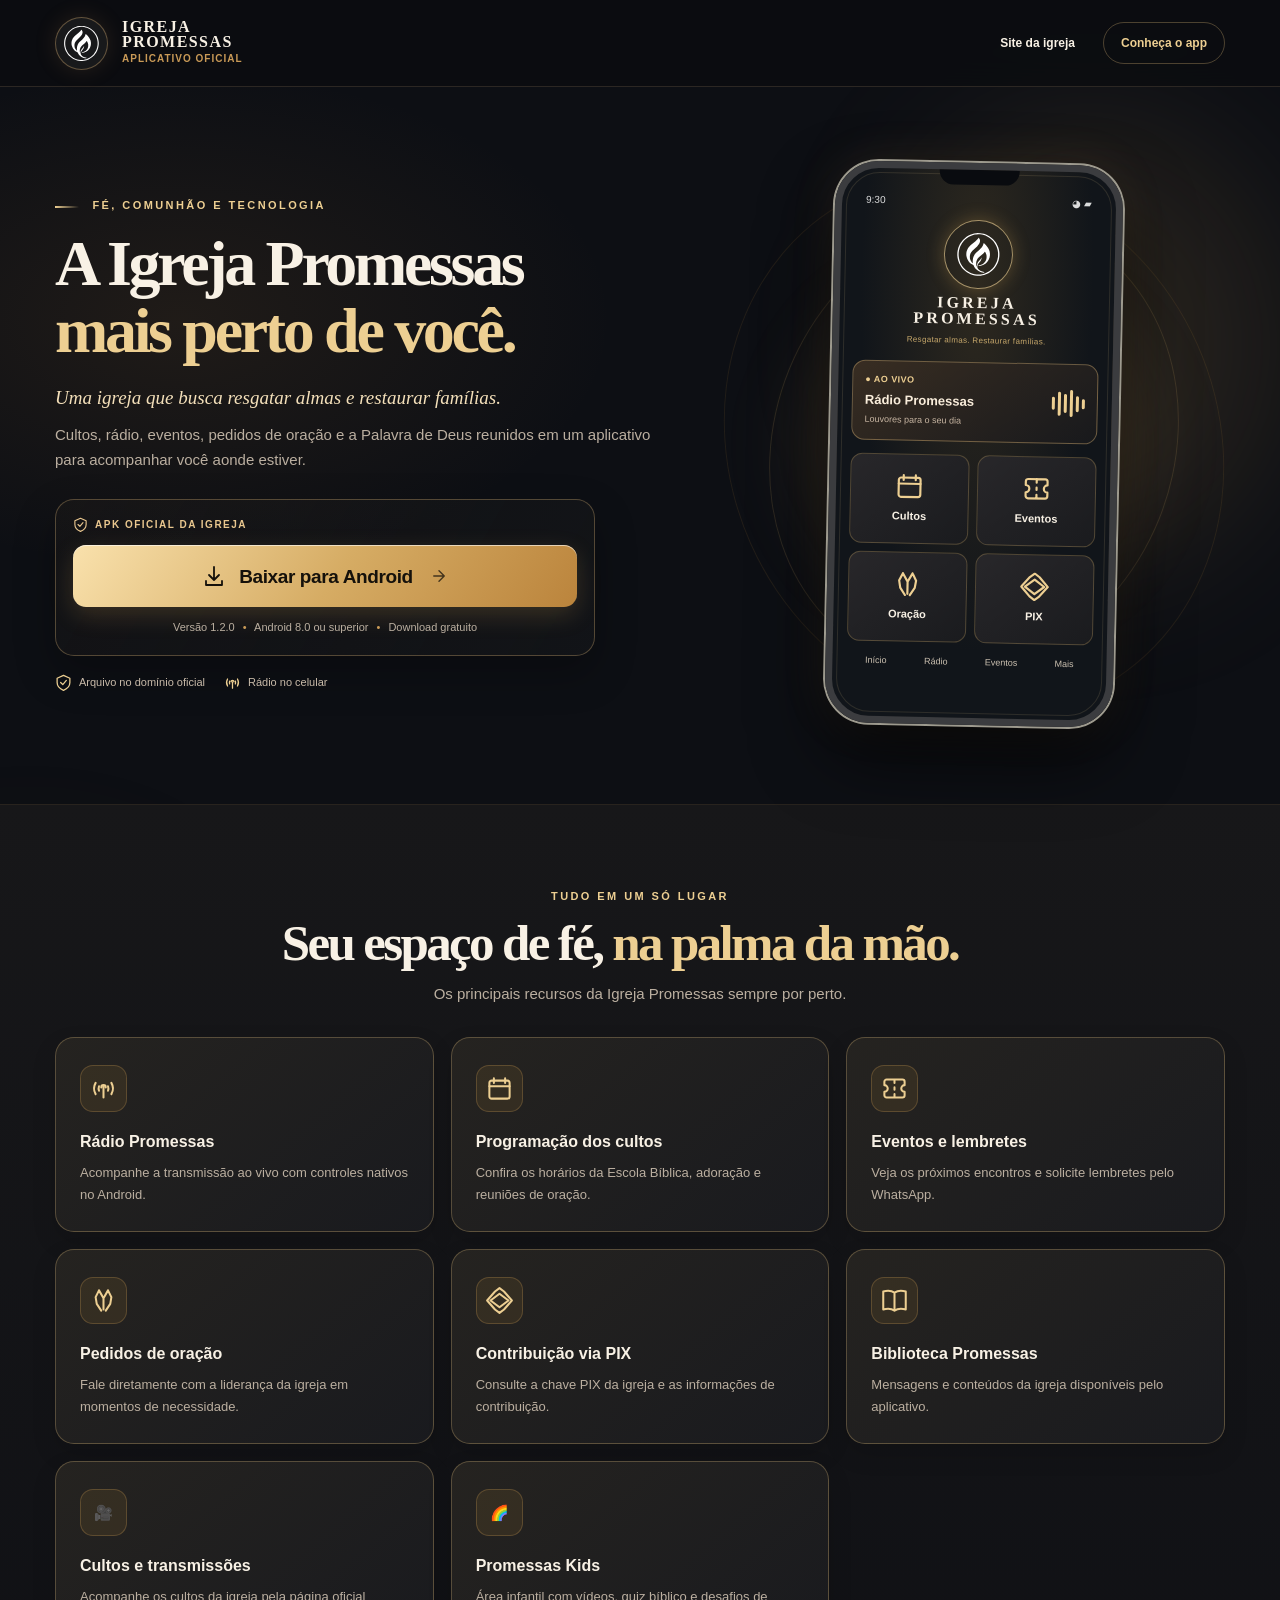
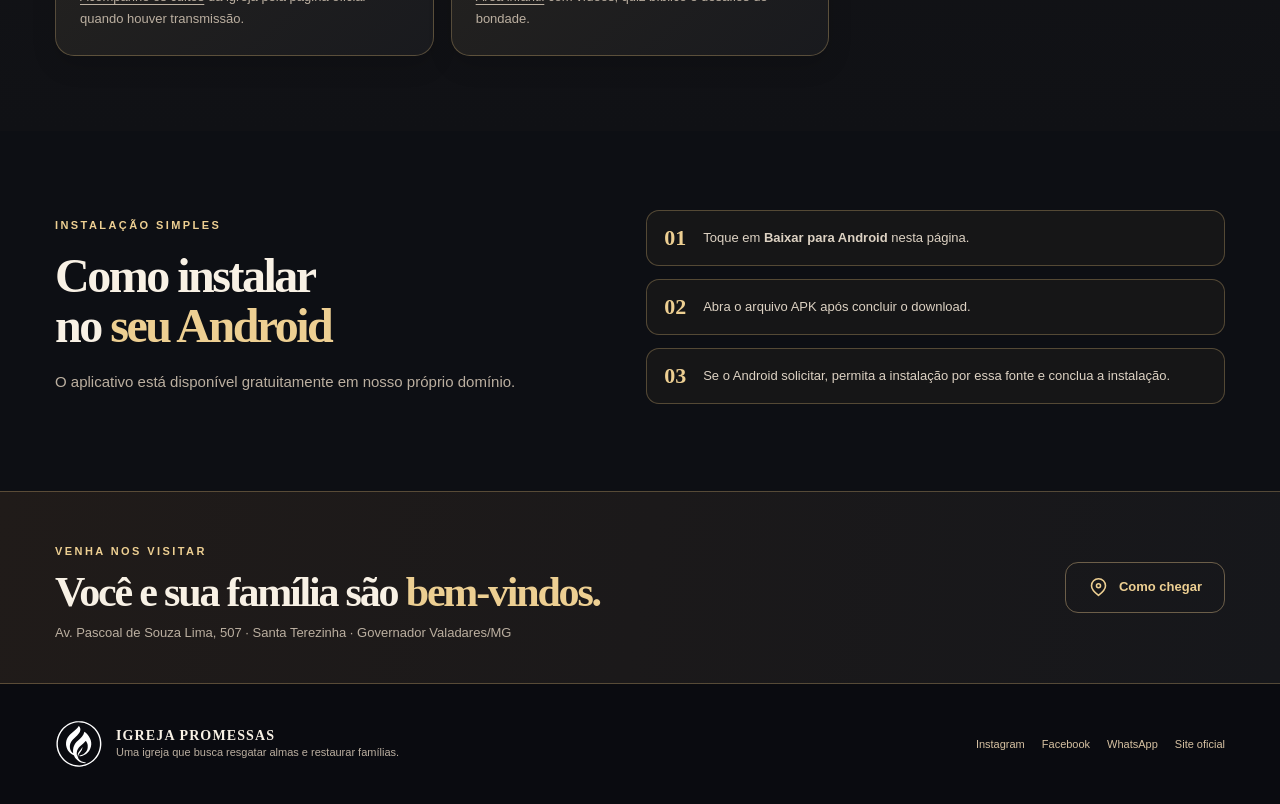
==== commit 616971f5: "Criar central de cultos com cartoes biblicos e ensaio de transmissao" ====
--- a/app/index.html
+++ b/app/index.html
@@ -73,6 +73,7 @@
     <article class="feature"><span class="feature-icon"><svg class="icon"><use href="#i-pray"/></svg></span><h3>Pedidos de oração</h3><p>Fale diretamente com a liderança da igreja em momentos de necessidade.</p></article>
     <article class="feature"><span class="feature-icon"><svg class="icon"><use href="#i-pix"/></svg></span><h3>Contribuição via PIX</h3><p>Consulte a chave PIX da igreja e as informações de contribuição.</p></article>
     <article class="feature"><span class="feature-icon"><svg class="icon"><use href="#i-book"/></svg></span><h3>Biblioteca Promessas</h3><p>Mensagens e conteúdos da igreja disponíveis pelo aplicativo.</p></article>
+    <article class="feature"><span class="feature-icon" aria-hidden="true">🎥</span><h3>Cultos e transmissões</h3><p><a href="/culto/" style="color:inherit;text-decoration:underline;text-underline-offset:3px">Acompanhe os cultos</a> da igreja pela página oficial quando houver transmissão.</p></article>
     <article class="feature"><span class="feature-icon" aria-hidden="true">🌈</span><h3>Promessas Kids</h3><p><a href="/kids/" style="color:inherit;text-decoration:underline;text-underline-offset:3px">Área infantil</a> com vídeos, quiz bíblico e desafios de bondade.</p></article>
   </div>
 </div></section>
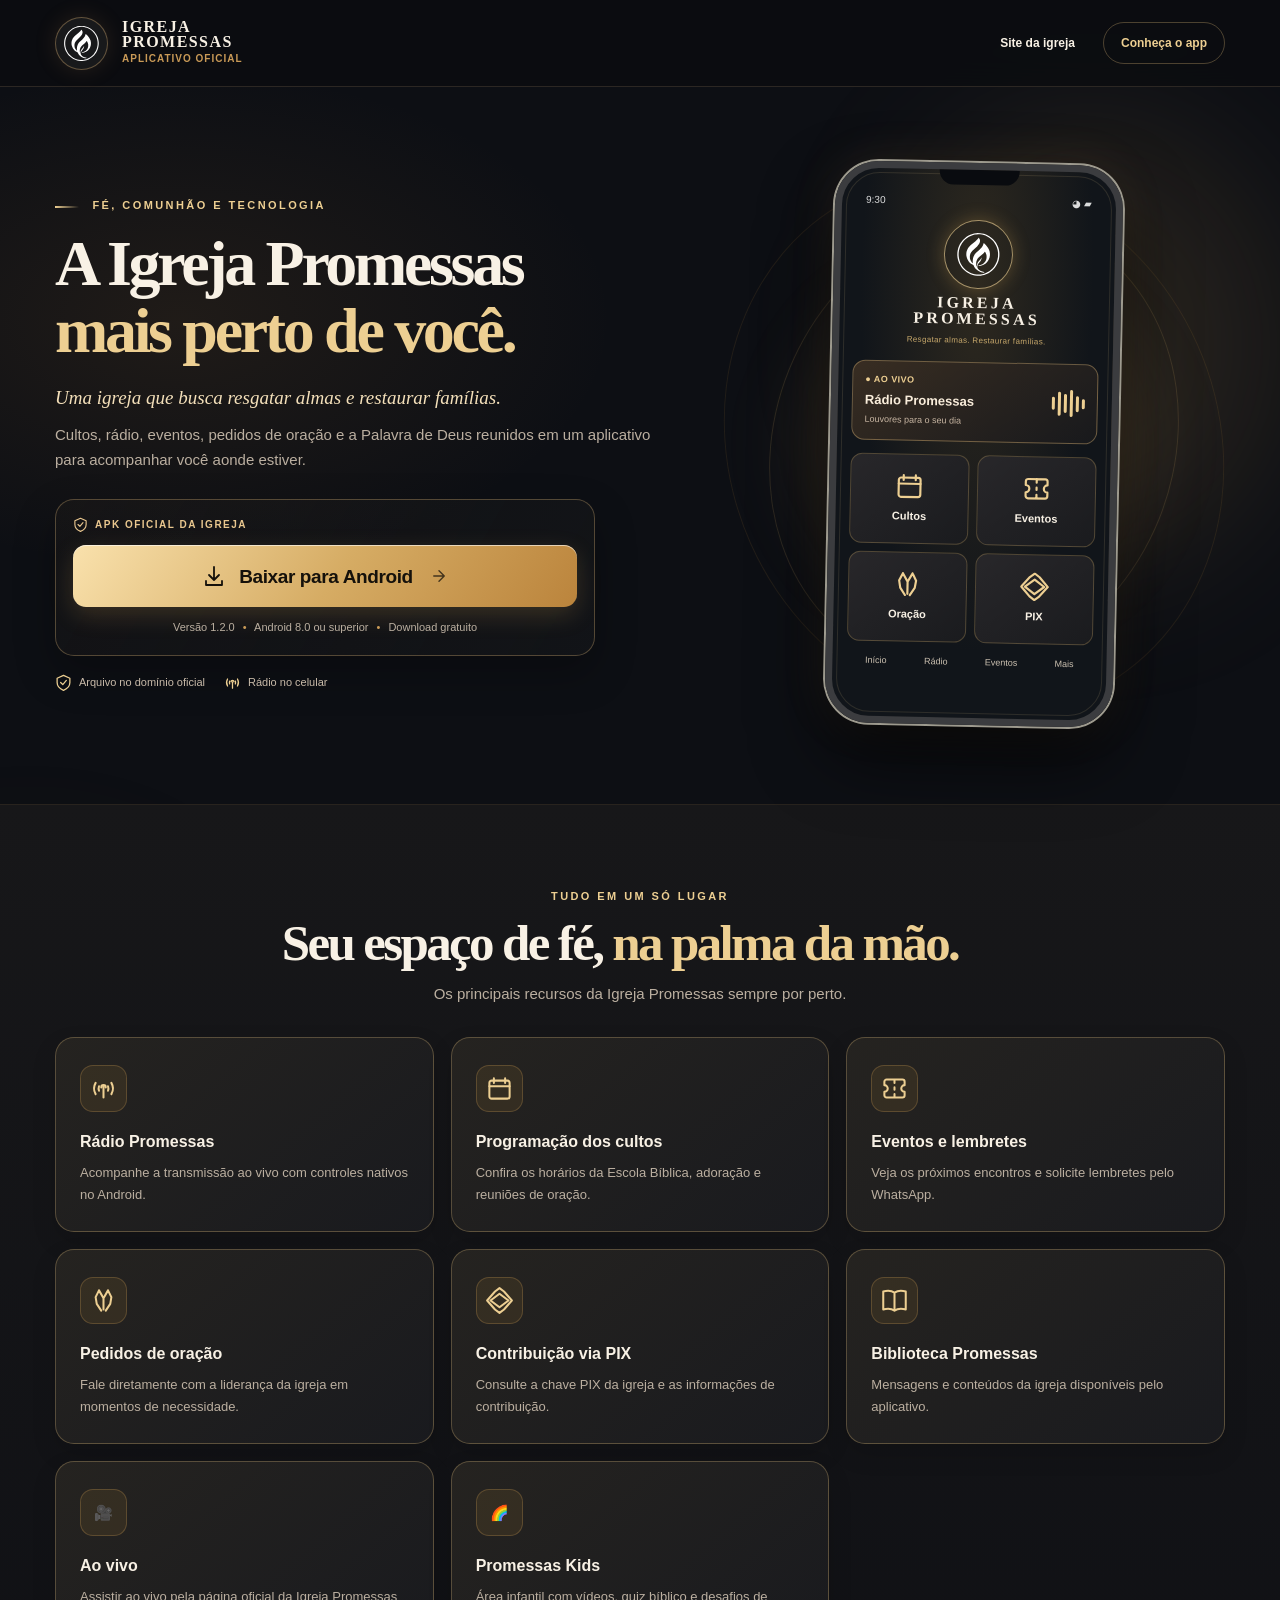
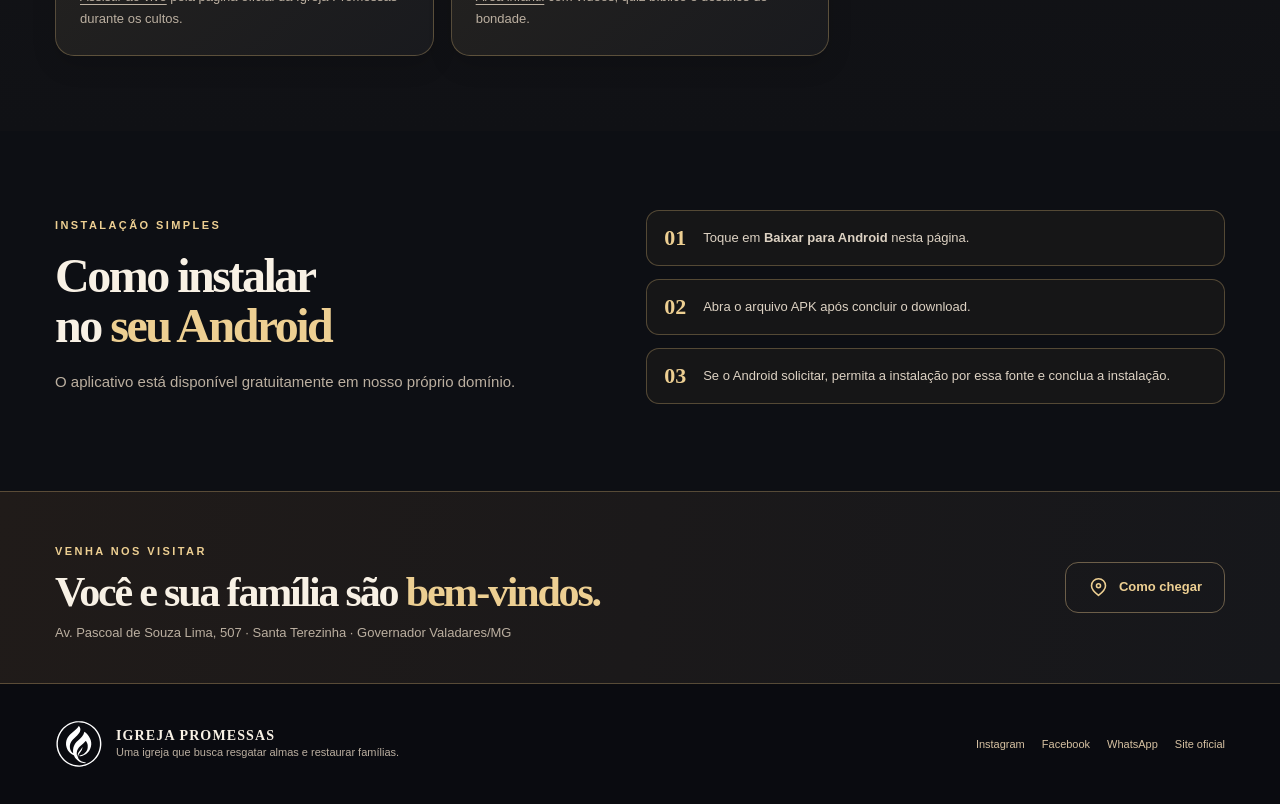
==== commit 95c5d0cf: "Padroniza entrada Ao vivo da igreja (app/index.html)" ====
--- a/app/index.html
+++ b/app/index.html
@@ -73,7 +73,7 @@
     <article class="feature"><span class="feature-icon"><svg class="icon"><use href="#i-pray"/></svg></span><h3>Pedidos de oração</h3><p>Fale diretamente com a liderança da igreja em momentos de necessidade.</p></article>
     <article class="feature"><span class="feature-icon"><svg class="icon"><use href="#i-pix"/></svg></span><h3>Contribuição via PIX</h3><p>Consulte a chave PIX da igreja e as informações de contribuição.</p></article>
     <article class="feature"><span class="feature-icon"><svg class="icon"><use href="#i-book"/></svg></span><h3>Biblioteca Promessas</h3><p>Mensagens e conteúdos da igreja disponíveis pelo aplicativo.</p></article>
-    <article class="feature"><span class="feature-icon" aria-hidden="true">🎥</span><h3>Cultos e transmissões</h3><p><a href="/culto/" style="color:inherit;text-decoration:underline;text-underline-offset:3px">Acompanhe os cultos</a> da igreja pela página oficial quando houver transmissão.</p></article>
+    <article class="feature"><span class="feature-icon" aria-hidden="true">🎥</span><h3>Ao vivo</h3><p><a href="/culto/" style="color:inherit;text-decoration:underline;text-underline-offset:3px">Assistir ao vivo</a> pela página oficial da Igreja Promessas durante os cultos.</p></article>
     <article class="feature"><span class="feature-icon" aria-hidden="true">🌈</span><h3>Promessas Kids</h3><p><a href="/kids/" style="color:inherit;text-decoration:underline;text-underline-offset:3px">Área infantil</a> com vídeos, quiz bíblico e desafios de bondade.</p></article>
   </div>
 </div></section>
